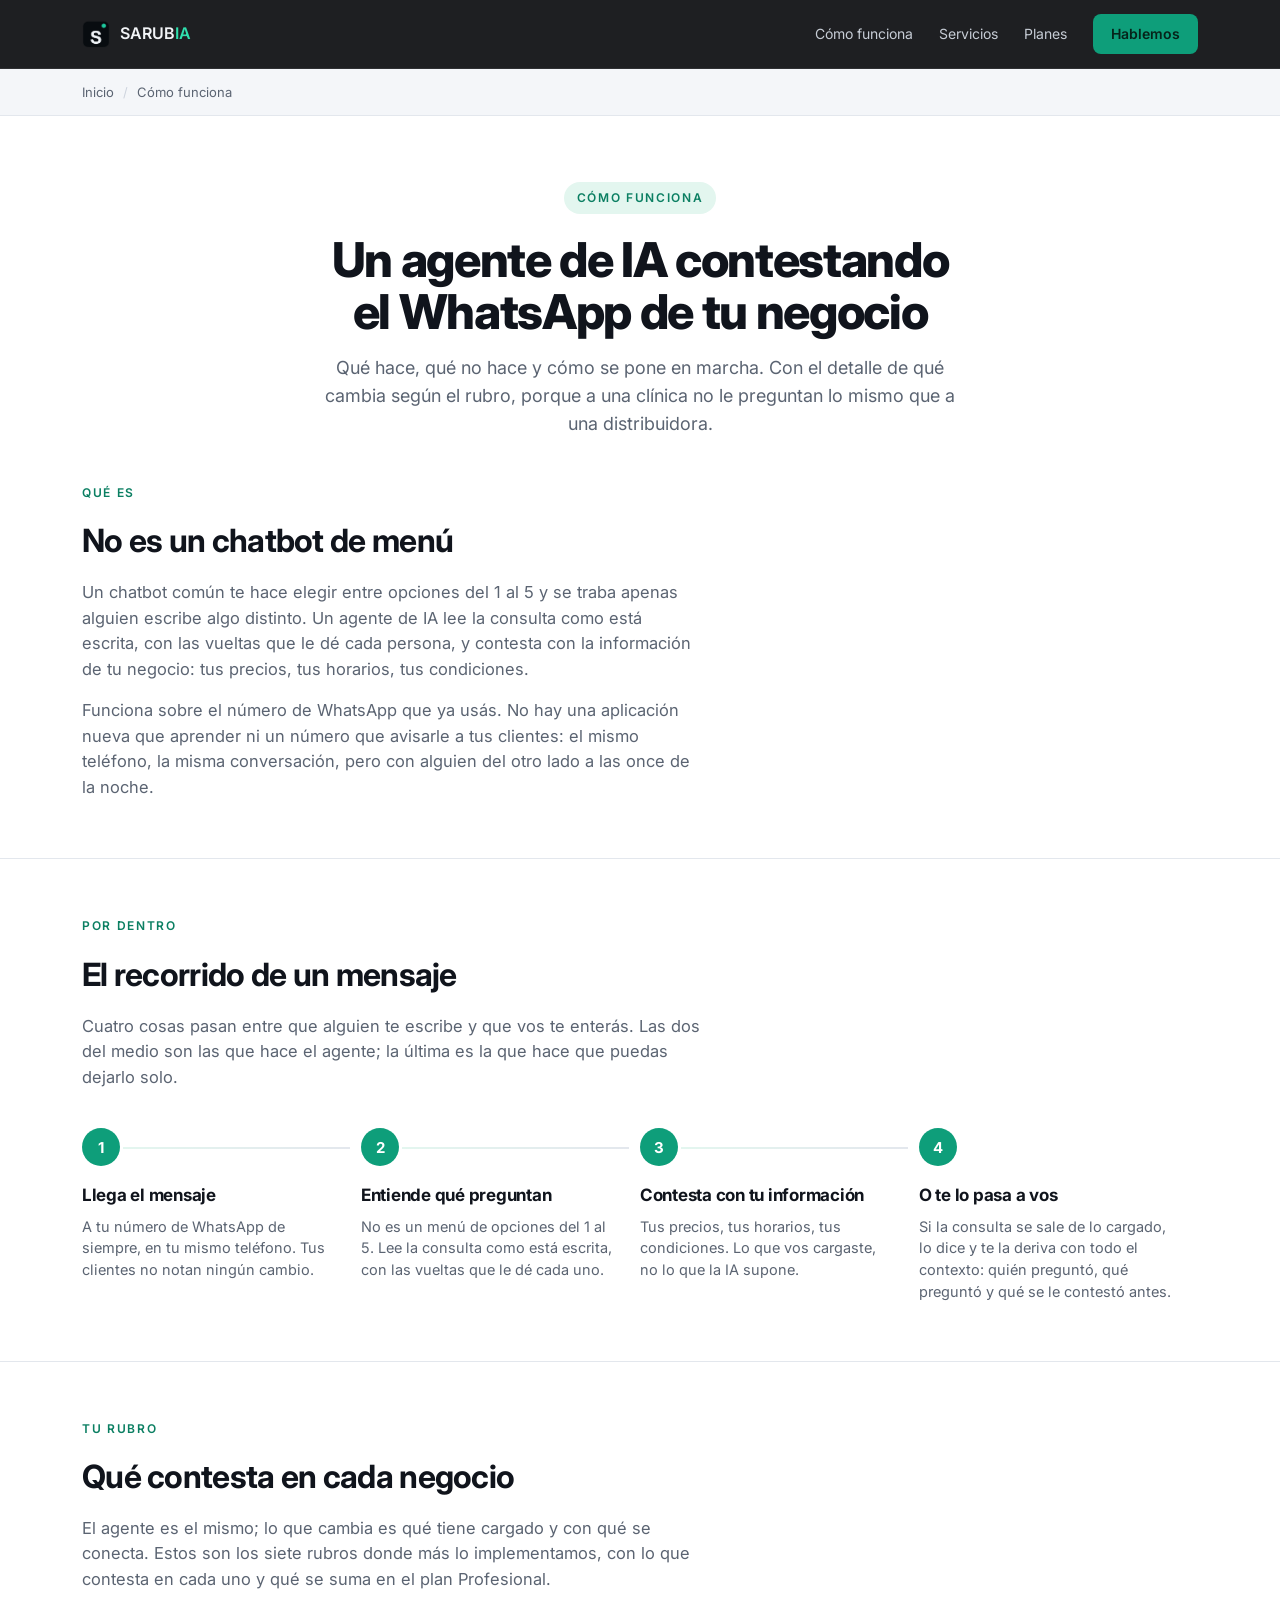
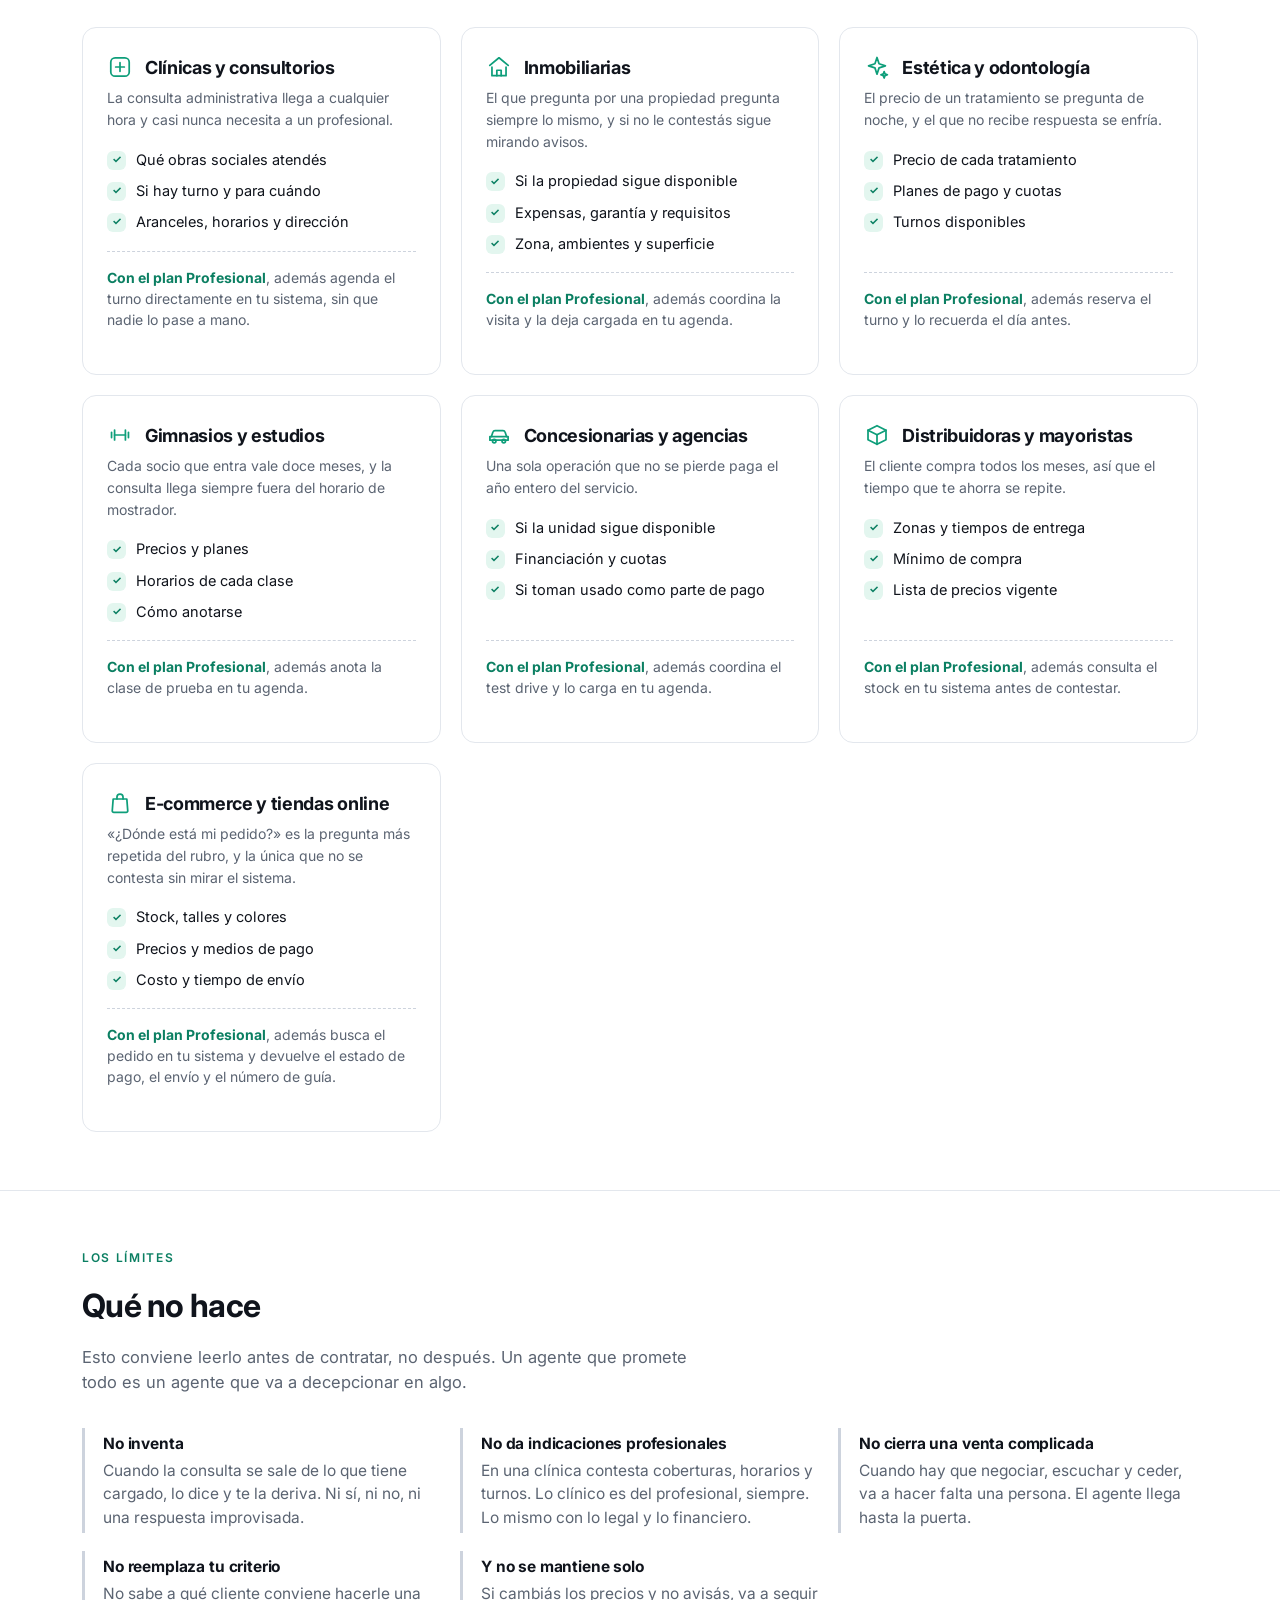
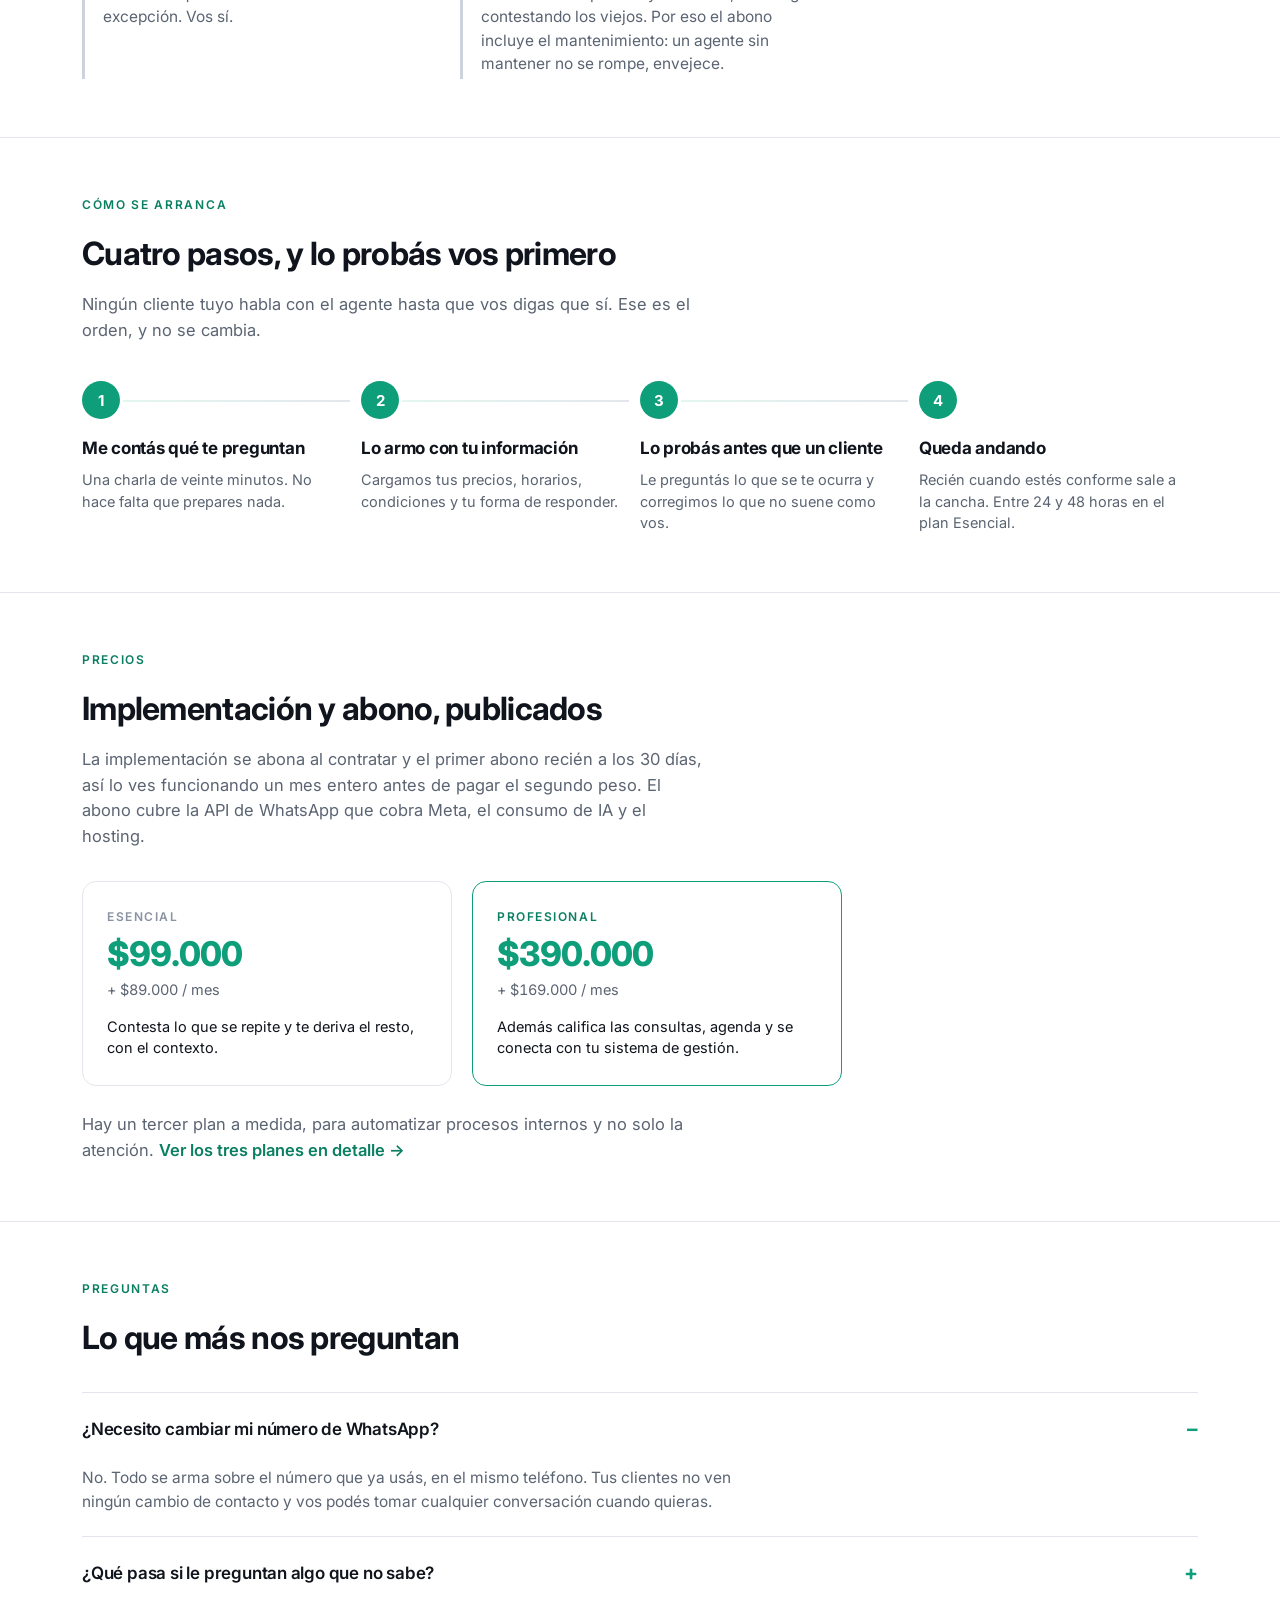
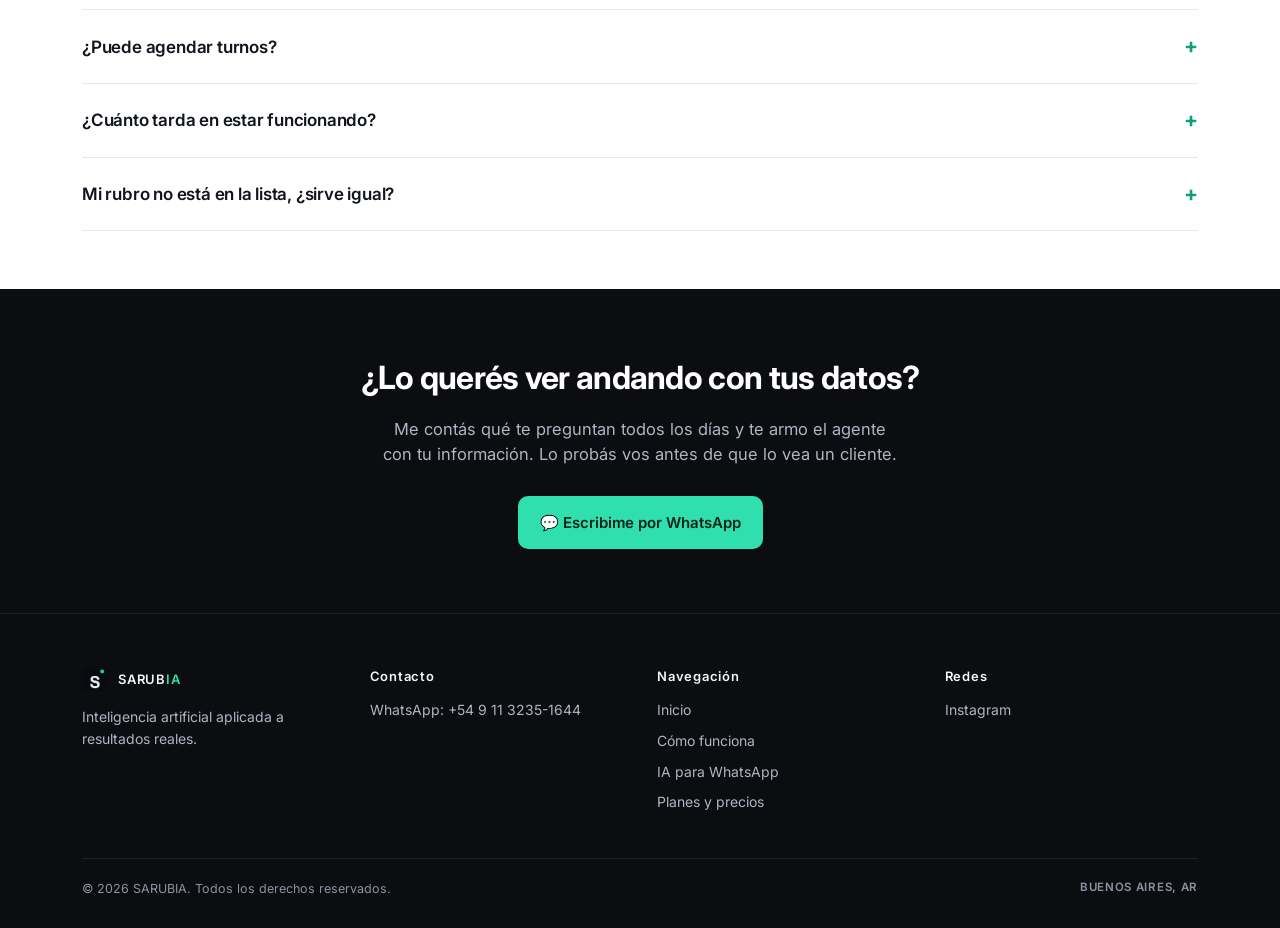
==== como-funciona/index.html @ 959d5bb1 "Agregar la pagina Como funciona Cuarta URL indexable del sitio, y la unica que explica el producto a" ====
<!DOCTYPE html>
<html lang="es">
<head>
<!-- Google Tag Manager -->
<script>(function(w,d,s,l,i){w[l]=w[l]||[];w[l].push({'gtm.start':
new Date().getTime(),event:'gtm.js'});var f=d.getElementsByTagName(s)[0],
j=d.createElement(s),dl=l!='dataLayer'?'&l='+l:'';j.async=true;j.src=
'https://www.googletagmanager.com/gtm.js?id='+i+dl;f.parentNode.insertBefore(j,f);
})(window,document,'script','dataLayer','GTM-PLNK82BD');</script>
<!-- End Google Tag Manager -->
<meta charset="UTF-8">
<meta name="viewport" content="width=device-width, initial-scale=1.0">
<title>Cómo funciona un agente de IA en WhatsApp | SARUBIA</title>
<meta name="description" content="Qué hace, qué no hace y cómo se implementa un agente de inteligencia artificial en el WhatsApp de tu negocio. Con el detalle por rubro: clínicas, inmobiliarias, gimnasios, e-commerce y más.">
<link rel="canonical" href="https://sarubi-ia.com/como-funciona/">

<meta property="og:type" content="article">
<meta property="og:site_name" content="SARUBIA">
<meta property="og:locale" content="es_AR">
<meta property="og:url" content="https://sarubi-ia.com/como-funciona/">
<meta property="og:title" content="Cómo funciona un agente de IA en WhatsApp | SARUBIA">
<meta property="og:description" content="Qué hace, qué no hace y cómo se implementa, con el detalle por rubro: clínicas, inmobiliarias, gimnasios, e-commerce y más.">
<meta property="og:image" content="https://sarubi-ia.com/imagenes/og.jpg">
<meta property="og:image:width" content="1200">
<meta property="og:image:height" content="630">
<meta property="og:image:alt" content="SARUBIA — Cómo funciona un agente de IA en WhatsApp">
<meta name="twitter:card" content="summary_large_image">
<meta name="twitter:title" content="Cómo funciona un agente de IA en WhatsApp | SARUBIA">
<meta name="twitter:description" content="Qué hace, qué no hace y cómo se implementa, con el detalle por rubro.">
<meta name="twitter:image" content="https://sarubi-ia.com/imagenes/og.jpg">

<link rel="icon" type="image/png" href="../imagenes/logo.png">
<link rel="preconnect" href="https://fonts.googleapis.com">
<link rel="preconnect" href="https://fonts.gstatic.com" crossorigin>
<link href="https://fonts.googleapis.com/css2?family=Inter:wght@400;500;600;700;800&display=swap" rel="stylesheet">
<style>
  :root{
    --bg:#FFFFFF; --bg-soft:#F4F6F9;
    --ink:#0B0D10; --text:#10141C;
    --muted:#5B6472; --muted-2:#8A93A3;
    --line:#E3E7ED; --line-strong:#CDD3DD;
    --accent:#0E9E7A; --accent-dark:#0B7F62; --accent-soft:#E3F6EF;
    --accent-on-dark:#2FE0AE;
    --radius:10px;
  }
  *{box-sizing:border-box; margin:0; padding:0;}
  html{scroll-behavior:smooth;}
  body{
    background:var(--bg); color:var(--text);
    font-family:'Inter', system-ui, -apple-system, sans-serif;
    line-height:1.55; overflow-x:hidden; -webkit-font-smoothing:antialiased;
  }
  a{color:inherit; text-decoration:none;}
  img{max-width:100%; display:block;}
  .mono{font-family:'Inter',sans-serif; letter-spacing:.06em; font-weight:600; font-size:.92em;}
  .wrap{max-width:1180px; margin:0 auto; padding:0 32px;}
  :focus-visible{outline:2px solid var(--accent); outline-offset:3px;}
  @media(prefers-reduced-motion:reduce){*{transition-duration:.01ms !important;}}

  /* ---------- header ---------- */
  header{
    position:sticky; top:0; z-index:50;
    background:rgba(11,13,16,.92); backdrop-filter:blur(10px);
    border-bottom:1px solid rgba(255,255,255,.08);
  }
  .header-inner{
    max-width:1180px; margin:0 auto; padding:14px 32px;
    display:flex; align-items:center; justify-content:space-between; gap:20px;
  }
  .logo{display:flex; align-items:center; gap:10px;}
  .logo-mark{width:28px; height:28px; border-radius:7px; object-fit:cover; flex-shrink:0;}
  .logo-text{font-size:16px; font-weight:600; color:#F2F4F7;}
  .logo-text span{color:var(--accent-on-dark);}
  header nav{display:flex; align-items:center; gap:26px;}
  header nav a{font-size:14px; color:#C7CDD6;}
  header nav a:hover{color:#fff;}
  .nav-cta{background:var(--accent); color:#06231A !important; font-weight:600; padding:9px 18px; border-radius:8px;}
  @media(max-width:760px){
    header nav{gap:16px;}
    header nav a:not(.nav-cta){display:none;}
  }

  /* ---------- migas ---------- */
  .migas{border-bottom:1px solid var(--line); background:var(--bg-soft);}
  .migas ol{
    max-width:1180px; margin:0 auto; padding:13px 32px;
    list-style:none; display:flex; flex-wrap:wrap; align-items:center; gap:9px;
    font-size:13px; color:var(--muted);
  }
  .migas li{display:flex; align-items:center; gap:9px;}
  .migas a:hover{color:var(--accent-dark);}
  .migas li[aria-current]{color:var(--text); font-weight:600;}
  .migas .sep{color:var(--line-strong);}

  /* ---------- intro ---------- */
  .intro{padding:66px 0 46px; text-align:center;}
  .eyebrow{
    display:inline-block; font-size:12px; font-weight:600; letter-spacing:.14em;
    text-transform:uppercase; color:var(--accent-dark);
    background:var(--accent-soft); padding:7px 13px; border-radius:999px; margin-bottom:20px;
  }
  h1{
    font-size:clamp(32px,4.8vw,48px); font-weight:800; letter-spacing:-.028em;
    line-height:1.08; text-wrap:balance; margin-bottom:16px;
  }
  .intro p{color:var(--muted); font-size:18px; max-width:58ch; margin:0 auto;}

  /* ---------- planes ---------- */
  .planes{
    display:grid; grid-template-columns:repeat(3,1fr); gap:22px;
    align-items:start; padding-bottom:18px;
  }
  .plan{
    border:1px solid var(--line); border-radius:14px; padding:32px 28px;
    display:flex; flex-direction:column; height:100%; background:var(--bg);
  }
  .plan.destacado{
    border:1px solid var(--accent); box-shadow:0 12px 34px rgba(14,158,122,.12);
    position:relative; padding-top:38px;
  }
  .cinta{
    position:absolute; top:-13px; left:50%; transform:translateX(-50%);
    background:var(--accent); color:#fff; font-size:11.5px; font-weight:700;
    letter-spacing:.1em; text-transform:uppercase; padding:6px 15px; border-radius:999px;
    white-space:nowrap;
  }
  .plan-nombre{font-size:20px; font-weight:700; letter-spacing:-.018em;}
  .plan-para{font-size:14px; color:var(--muted); margin:7px 0 22px; min-height:42px;}
  .plan-precio{
    font-size:40px; font-weight:800; letter-spacing:-.032em; line-height:1;
    color:var(--accent); font-variant-numeric:tabular-nums;
  }
  .plan-precio.consultar{font-size:32px;}
  .plan-nota{font-size:12.5px; letter-spacing:.08em; text-transform:uppercase; color:var(--muted-2); margin-top:9px;}
  .plan-usd{font-size:14px; font-weight:600; color:var(--muted-2); margin-top:6px; font-variant-numeric:tabular-nums;}
  .plan-abono{
    margin-top:18px; padding-top:16px; border-top:1px dashed var(--line-strong);
    font-size:15px; color:var(--text);
  }
  .plan-abono b{font-size:22px; font-weight:800; letter-spacing:-.02em; color:var(--text); font-variant-numeric:tabular-nums;}
  .plan-abono .usd{display:block; font-size:13px; color:var(--muted-2); font-weight:600; margin-top:3px;}
  .plan-abono .tope{display:block; font-size:12.5px; color:var(--muted); margin-top:7px; line-height:1.45;}
  .plan-abono .primer{
    display:block; font-size:12.5px; font-weight:600; color:var(--accent-dark);
    margin-top:9px; line-height:1.4;
  }
  .plan-abono .primer::before{content:"\2714"; margin-right:6px; font-weight:700;}
  .plan ul{list-style:none; margin:26px 0; display:flex; flex-direction:column; gap:12px; flex:1;}
  .plan li{display:flex; gap:11px; font-size:14.5px; align-items:flex-start; line-height:1.45;}
  .plan li::before{
    content:"✓"; flex-shrink:0; width:20px; height:20px; border-radius:6px; margin-top:2px;
    background:var(--accent-soft); color:var(--accent-dark);
    display:flex; align-items:center; justify-content:center; font-size:12px; font-weight:700;
  }
  .plan li.hereda{color:var(--muted); font-weight:600;}
  .plan li.hereda::before{content:"+"; background:var(--bg-soft); color:var(--muted);}
  .btn{
    display:inline-flex; align-items:center; justify-content:center; gap:9px; width:100%;
    padding:15px 22px; border-radius:var(--radius); font-size:15px; font-weight:600;
  }
  .btn-p{background:var(--accent); color:#fff;}
  .btn-p:hover{background:var(--accent-dark);}
  .btn-s{border:1px solid var(--line-strong); color:var(--text);}
  .btn-s:hover{border-color:var(--accent); color:var(--accent-dark);}

  .aclaracion{
    text-align:center; font-size:13.5px; color:var(--muted); padding:8px 0 60px;
  }
  .aclaracion span{margin:0 12px; white-space:nowrap;}
  .aclaracion span::before{content:"✔"; color:var(--accent); margin-right:6px; font-weight:700;}
  .cambio{text-align:center; font-size:12.5px; color:var(--muted-2); padding-bottom:56px; max-width:52ch; margin:0 auto; line-height:1.5;}

  /* ---------- comparación ---------- */
  .seccion{padding:58px 0; border-top:1px solid var(--line);}
  .rotulo{font-size:12px; font-weight:600; letter-spacing:.14em; text-transform:uppercase; color:var(--accent-dark); margin-bottom:14px;}
  h2{font-size:clamp(24px,3.4vw,32px); font-weight:700; letter-spacing:-.022em; margin-bottom:14px; text-wrap:balance;}
  .seccion > .wrap > p{color:var(--muted); max-width:62ch; font-size:16.5px;}

  .tabla-caja{overflow-x:auto; margin-top:32px; border:1px solid var(--line); border-radius:12px;}
  table{border-collapse:collapse; width:100%; min-width:620px; font-size:14.5px;}
  th, td{padding:15px 18px; text-align:left; border-bottom:1px solid var(--line);}
  thead th{
    background:var(--bg-soft); font-size:12px; letter-spacing:.08em; text-transform:uppercase;
    color:var(--muted); font-weight:700;
  }
  thead th:not(:first-child), td:not(:first-child){text-align:center; width:17%;}
  tbody tr:last-child td{border-bottom:none;}
  td:first-child{font-weight:500;}
  .si{color:var(--accent-dark); font-weight:700;}
  .no{color:var(--line-strong); font-weight:700;}

  .faq{margin-top:30px; border-top:1px solid var(--line);}
  .faq details{border-bottom:1px solid var(--line);}
  .faq summary{
    padding:20px 0; font-size:17px; font-weight:600; cursor:pointer;
    display:flex; justify-content:space-between; align-items:center; gap:20px; letter-spacing:-.012em;
  }
  .faq summary::-webkit-details-marker{display:none;}
  .faq summary::after{content:"+"; color:var(--accent); font-weight:700; font-size:21px; flex-shrink:0;}
  .faq details[open] summary::after{content:"–";}
  .faq p{padding:0 0 22px; color:var(--muted); max-width:66ch; font-size:15.5px;}

  .cierre{background:var(--ink); color:#F2F4F7; padding:64px 0; text-align:center;}
  .cierre h2{color:#fff; margin-bottom:14px;}
  .cierre p{color:#AEB6C2; max-width:52ch; margin:0 auto 28px; font-size:16.5px;}
  .cierre .btn{width:auto; background:var(--accent-on-dark); color:#05231B;}

  /* ---------- pie ---------- */
  footer{background:var(--ink); color:#AEB6C2; padding:52px 0 30px; border-top:1px solid rgba(255,255,255,.08);}
  .footer-grid{display:grid; grid-template-columns:repeat(auto-fit,minmax(190px,1fr)); gap:34px; margin-bottom:36px;}
  .footer-col h4{color:#F2F4F7; font-size:13px; margin-bottom:13px;}
  .footer-col a, .footer-col p{display:block; color:#AEB6C2; font-size:14px; margin-bottom:9px;}
  .footer-col a:hover{color:var(--accent-on-dark);}
  .footer-bottom{
    border-top:1px solid rgba(255,255,255,.08); padding-top:20px;
    display:flex; flex-wrap:wrap; gap:12px; justify-content:space-between;
    font-size:12.5px; color:var(--muted-2);
  }

  @media(max-width:960px){
    .planes{grid-template-columns:1fr; gap:18px; max-width:520px; margin:0 auto;}
    .plan.destacado{margin-top:14px;}
    .plan-para{min-height:0;}
    .aclaracion span{display:block; margin:7px 0;}
  }
  @media(max-width:560px){
    .wrap, .header-inner, .migas ol{padding-left:20px; padding-right:20px;}
  }

  /* ---------- el recorrido de un mensaje ---------- */
  .flujo{list-style:none; display:grid; grid-template-columns:repeat(4,1fr); gap:0; margin-top:38px;}
  .flujo li{position:relative; padding:0 22px 0 0;}
  .flujo li:not(:last-child)::after{
    content:""; position:absolute; top:19px; right:11px; width:calc(100% - 52px); height:2px;
    background:linear-gradient(90deg,var(--accent-soft),var(--line));
  }
  .paso-n{
    width:38px; height:38px; border-radius:50%; background:var(--accent); color:#fff;
    display:flex; align-items:center; justify-content:center;
    font-size:15px; font-weight:700; margin-bottom:16px; position:relative; z-index:2;
  }
  .flujo h3{font-size:17px; font-weight:700; letter-spacing:-.015em; margin-bottom:7px;}
  .flujo p{font-size:14.5px; color:var(--muted); line-height:1.5;}
  @media(max-width:860px){
    .flujo{grid-template-columns:1fr; gap:26px;}
    .flujo li{padding:0 0 0 54px;}
    .flujo li::after{display:none !important;}
    .paso-n{position:absolute; left:0; top:0; margin:0;}
  }

  /* ---------- los rubros ---------- */
  .rubros{display:grid; grid-template-columns:repeat(auto-fit,minmax(310px,1fr)); gap:20px; margin-top:34px;}
  .rubro{
    border:1px solid var(--line); border-radius:14px; padding:26px 24px;
    display:flex; flex-direction:column; scroll-margin-top:90px;
  }
  .rubro:target{border-color:var(--accent); box-shadow:0 12px 34px rgba(14,158,122,.12);}
  .rubro-cab{display:flex; align-items:center; gap:12px; margin-bottom:6px;}
  .rubro-icono{width:26px; height:26px; color:var(--accent); flex-shrink:0;}
  .rubro h3{font-size:18px; font-weight:700; letter-spacing:-.018em;}
  .rubro > p{font-size:14px; color:var(--muted); margin-bottom:18px;}
  .rubro ul{list-style:none; display:flex; flex-direction:column; gap:10px; flex:1;}
  .rubro li{display:flex; gap:10px; font-size:14.5px; align-items:flex-start; line-height:1.45;}
  .rubro li::before{
    content:"✓"; flex-shrink:0; width:19px; height:19px; border-radius:6px; margin-top:2px;
    background:var(--accent-soft); color:var(--accent-dark);
    display:flex; align-items:center; justify-content:center; font-size:11px; font-weight:700;
  }
  .rubro-pro{
    margin-top:18px; padding-top:15px; border-top:1px dashed var(--line-strong);
    font-size:14px; color:var(--text); line-height:1.5;
  }
  .rubro-pro b{color:var(--accent-dark);}

  /* ---------- lo que no hace ---------- */
  .limites{list-style:none; display:grid; grid-template-columns:repeat(auto-fit,minmax(290px,1fr)); gap:18px; margin-top:32px;}
  .limites li{
    border-left:3px solid var(--line-strong); padding:4px 0 4px 18px;
    font-size:15.5px; line-height:1.5;
  }
  .limites b{display:block; margin-bottom:4px; font-weight:700; letter-spacing:-.01em;}
  .limites span{color:var(--muted);}

  /* ---------- precios en chico ---------- */
  .precios-mini{display:grid; grid-template-columns:1fr 1fr; gap:20px; margin-top:32px; max-width:760px;}
  .pm{border:1px solid var(--line); border-radius:14px; padding:26px 24px;}
  .pm.destacado{border-color:var(--accent);}
  .pm-n{font-size:12px; font-weight:600; letter-spacing:.13em; text-transform:uppercase; color:var(--muted-2); margin-bottom:10px;}
  .pm.destacado .pm-n{color:var(--accent-dark);}
  .pm-p{font-size:34px; font-weight:800; letter-spacing:-.03em; line-height:1; color:var(--accent); font-variant-numeric:tabular-nums;}
  .pm-a{font-size:14.5px; color:var(--muted); margin-top:8px; font-variant-numeric:tabular-nums;}
  .pm-l{font-size:14.5px; color:var(--text); margin-top:14px; line-height:1.5;}
  .pm-mas{margin-top:26px; font-size:14px; color:var(--muted);}
  @media(max-width:620px){.precios-mini{grid-template-columns:1fr;}}
</style>

<script type="application/ld+json">
{
  "@context": "https://schema.org",
  "@graph": [
    {
      "@type": "BreadcrumbList",
      "itemListElement": [
        { "@type": "ListItem", "position": 1, "name": "Inicio", "item": "https://sarubi-ia.com/" },
        { "@type": "ListItem", "position": 2, "name": "Cómo funciona" }
      ]
    },
    {
      "@type": "HowTo",
      "name": "Cómo se implementa un agente de IA en WhatsApp",
      "description": "Los cuatro pasos para tener un agente de inteligencia artificial contestando el WhatsApp de tu negocio.",
      "totalTime": "P2D",
      "step": [
        {"@type": "HowToStep", "position": 1, "name": "Me contás qué te preguntan", "text": "Una charla de veinte minutos. No hace falta que prepares nada."},
        {"@type": "HowToStep", "position": 2, "name": "Lo armo con tu información", "text": "Cargamos tus precios, horarios, condiciones y tu forma de responder."},
        {"@type": "HowToStep", "position": 3, "name": "Lo probás antes que un cliente", "text": "Le preguntás lo que se te ocurra y corregimos lo que no suene como vos."},
        {"@type": "HowToStep", "position": 4, "name": "Queda andando", "text": "Recién cuando estés conforme sale a la cancha. Entre 24 y 48 horas en el plan Esencial."}
      ]
    },
    {
      "@type": "FAQPage",
      "mainEntity": [
        {"@type": "Question", "name": "¿Necesito cambiar mi número de WhatsApp?", "acceptedAnswer": {"@type": "Answer", "text": "No. Todo se arma sobre el número que ya usás, en el mismo teléfono. Tus clientes no ven ningún cambio de contacto y vos podés tomar cualquier conversación cuando quieras."}},
        {"@type": "Question", "name": "¿Qué pasa si le preguntan algo que no sabe?", "acceptedAnswer": {"@type": "Answer", "text": "Lo dice y te la pasa. Un agente bien configurado no adivina: cuando la consulta se sale de lo que tiene cargado, avisa que lo contesta una persona y te deriva la conversación con el contexto. Después, lo que contestás vos se puede cargar para que la próxima vez ya lo sepa."}},
        {"@type": "Question", "name": "¿Puede agendar turnos?", "acceptedAnswer": {"@type": "Answer", "text": "Desde el plan Profesional, sí: toma el turno, la visita o la reserva y la deja cargada en tu calendario o en tu sistema de gestión. En el plan Esencial contesta la consulta y te pasa el pedido con el contexto, pero la carga la hacés vos."}},
        {"@type": "Question", "name": "¿Cuánto tarda en estar funcionando?", "acceptedAnswer": {"@type": "Answer", "text": "Entre 24 y 48 horas en el plan Esencial, desde que tenemos la información de tu negocio. El plan Profesional lleva entre 5 y 7 días, porque incluye varios flujos y la conexión con tu sistema."}},
        {"@type": "Question", "name": "Mi rubro no está en la lista, ¿sirve igual?", "acceptedAnswer": {"@type": "Answer", "text": "Casi siempre. El criterio no es el rubro sino si hay preguntas que se repiten: si contestás lo mismo veinte veces por semana, hay algo para automatizar. Los siete de arriba son los que más vemos, no los únicos. Escribinos y lo miramos sin cargo."}}
      ]
    }
  ]
}
</script>
</head>
<body id="top">
<!-- Google Tag Manager (noscript) -->
<noscript><iframe src="https://www.googletagmanager.com/ns.html?id=GTM-PLNK82BD"
height="0" width="0" style="display:none;visibility:hidden"></iframe></noscript>

<header>
  <div class="header-inner">
    <a href="/" class="logo">
      <img class="logo-mark" src="../imagenes/logo.png" width="28" height="28" alt="Logo SARUBIA">
      <span class="logo-text">SARUB<span>IA</span></span>
    </a>
    <nav>
      <a href="/como-funciona/">Cómo funciona</a>
      <a href="/#servicios">Servicios</a>
      <a href="/planes/">Planes</a>
      <a href="https://wa.me/5491132351644" target="_blank" rel="noopener" class="nav-cta">Hablemos</a>
    </nav>
  </div>
</header>

<nav class="migas" aria-label="Migas de pan">
  <ol>
    <li><a href="/">Inicio</a></li>
    <li><span class="sep">/</span><span aria-current="page">Cómo funciona</span></li>
  </ol>
</nav>

<section class="intro">
  <div class="wrap">
    <span class="eyebrow">Cómo funciona</span>
    <h1>Un agente de IA contestando el WhatsApp de tu negocio</h1>
    <p>Qué hace, qué no hace y cómo se pone en marcha. Con el detalle de qué cambia según el rubro, porque a una clínica no le preguntan lo mismo que a una distribuidora.</p>
  </div>
</section>

<section class="seccion" style="border-top:none; padding-top:0;">
  <div class="wrap">
    <div class="rotulo">Qué es</div>
    <h2>No es un chatbot de menú</h2>
    <p>Un chatbot común te hace elegir entre opciones del 1 al 5 y se traba apenas alguien escribe algo distinto. Un agente de IA lee la consulta como está escrita, con las vueltas que le dé cada persona, y contesta con la información de tu negocio: tus precios, tus horarios, tus condiciones.</p>
    <p style="margin-top:16px;">Funciona sobre el número de WhatsApp que ya usás. No hay una aplicación nueva que aprender ni un número que avisarle a tus clientes: el mismo teléfono, la misma conversación, pero con alguien del otro lado a las once de la noche.</p>
  </div>
</section>

<section class="seccion">
  <div class="wrap">
    <div class="rotulo">Por dentro</div>
    <h2>El recorrido de un mensaje</h2>
    <p>Cuatro cosas pasan entre que alguien te escribe y que vos te enterás. Las dos del medio son las que hace el agente; la última es la que hace que puedas dejarlo solo.</p>
    <ol class="flujo"><li><div class="paso-n">1</div><h3>Llega el mensaje</h3><p>A tu número de WhatsApp de siempre, en tu mismo teléfono. Tus clientes no notan ningún cambio.</p></li><li><div class="paso-n">2</div><h3>Entiende qué preguntan</h3><p>No es un menú de opciones del 1 al 5. Lee la consulta como está escrita, con las vueltas que le dé cada uno.</p></li><li><div class="paso-n">3</div><h3>Contesta con tu información</h3><p>Tus precios, tus horarios, tus condiciones. Lo que vos cargaste, no lo que la IA supone.</p></li><li><div class="paso-n">4</div><h3>O te lo pasa a vos</h3><p>Si la consulta se sale de lo cargado, lo dice y te la deriva con todo el contexto: quién preguntó, qué preguntó y qué se le contestó antes.</p></li></ol>
  </div>
</section>

<section class="seccion">
  <div class="wrap">
    <div class="rotulo">Tu rubro</div>
    <h2>Qué contesta en cada negocio</h2>
    <p>El agente es el mismo; lo que cambia es qué tiene cargado y con qué se conecta. Estos son los siete rubros donde más lo implementamos, con lo que contesta en cada uno y qué se suma en el plan Profesional.</p>
    <div class="rubros"><article class="rubro" id="clinicas"><div class="rubro-cab"><svg class="rubro-icono" viewBox="0 0 24 24" fill="none" stroke="currentColor" stroke-width="1.6" stroke-linecap="round" stroke-linejoin="round" aria-hidden="true"><rect x="3.5" y="3.5" width="17" height="17" rx="4"/><path d="M12 8v8"/><path d="M8 12h8"/></svg><h3>Clínicas y consultorios</h3></div><p>La consulta administrativa llega a cualquier hora y casi nunca necesita a un profesional.</p><ul><li>Qué obras sociales atendés</li><li>Si hay turno y para cuándo</li><li>Aranceles, horarios y dirección</li></ul><p class="rubro-pro"><b>Con el plan Profesional</b>, además agenda el turno directamente en tu sistema, sin que nadie lo pase a mano.</p></article><article class="rubro" id="inmobiliarias"><div class="rubro-cab"><svg class="rubro-icono" viewBox="0 0 24 24" fill="none" stroke="currentColor" stroke-width="1.6" stroke-linecap="round" stroke-linejoin="round" aria-hidden="true"><path d="M3.5 10.5 12 3.5l8.5 7"/><path d="M5.5 12.2V20h13v-7.8"/><path d="M10 20v-5h4v5"/></svg><h3>Inmobiliarias</h3></div><p>El que pregunta por una propiedad pregunta siempre lo mismo, y si no le contestás sigue mirando avisos.</p><ul><li>Si la propiedad sigue disponible</li><li>Expensas, garantía y requisitos</li><li>Zona, ambientes y superficie</li></ul><p class="rubro-pro"><b>Con el plan Profesional</b>, además coordina la visita y la deja cargada en tu agenda.</p></article><article class="rubro" id="estetica"><div class="rubro-cab"><svg class="rubro-icono" viewBox="0 0 24 24" fill="none" stroke="currentColor" stroke-width="1.6" stroke-linecap="round" stroke-linejoin="round" aria-hidden="true"><path d="M12 3.2 13.9 9 19.8 10.9 13.9 12.8 12 18.6 10.1 12.8 4.2 10.9 10.1 9z"/><path d="M18.6 16.2 19.4 18.4 21.6 19.2 19.4 20 18.6 22.2 17.8 20 15.6 19.2 17.8 18.4z"/></svg><h3>Estética y odontología</h3></div><p>El precio de un tratamiento se pregunta de noche, y el que no recibe respuesta se enfría.</p><ul><li>Precio de cada tratamiento</li><li>Planes de pago y cuotas</li><li>Turnos disponibles</li></ul><p class="rubro-pro"><b>Con el plan Profesional</b>, además reserva el turno y lo recuerda el día antes.</p></article><article class="rubro" id="gimnasios"><div class="rubro-cab"><svg class="rubro-icono" viewBox="0 0 24 24" fill="none" stroke="currentColor" stroke-width="1.6" stroke-linecap="round" stroke-linejoin="round" aria-hidden="true"><path d="M4.2 9.6v4.8"/><path d="M7 7.4v9.2"/><path d="M17 7.4v9.2"/><path d="M19.8 9.6v4.8"/><path d="M7 12h10"/></svg><h3>Gimnasios y estudios</h3></div><p>Cada socio que entra vale doce meses, y la consulta llega siempre fuera del horario de mostrador.</p><ul><li>Precios y planes</li><li>Horarios de cada clase</li><li>Cómo anotarse</li></ul><p class="rubro-pro"><b>Con el plan Profesional</b>, además anota la clase de prueba en tu agenda.</p></article><article class="rubro" id="concesionarias"><div class="rubro-cab"><svg class="rubro-icono" viewBox="0 0 24 24" fill="none" stroke="currentColor" stroke-width="1.6" stroke-linecap="round" stroke-linejoin="round" aria-hidden="true"><path d="M5 13.4 6.4 9.3A2 2 0 0 1 8.3 7.9h7.4a2 2 0 0 1 1.9 1.4l1.4 4.1"/><path d="M3.6 13.4h16.8v3.4H3.6z"/><circle cx="7.6" cy="17.6" r="1.6"/><circle cx="16.4" cy="17.6" r="1.6"/></svg><h3>Concesionarias y agencias</h3></div><p>Una sola operación que no se pierde paga el año entero del servicio.</p><ul><li>Si la unidad sigue disponible</li><li>Financiación y cuotas</li><li>Si toman usado como parte de pago</li></ul><p class="rubro-pro"><b>Con el plan Profesional</b>, además coordina el test drive y lo carga en tu agenda.</p></article><article class="rubro" id="distribuidoras"><div class="rubro-cab"><svg class="rubro-icono" viewBox="0 0 24 24" fill="none" stroke="currentColor" stroke-width="1.6" stroke-linecap="round" stroke-linejoin="round" aria-hidden="true"><path d="M12 3.4 20.3 7.6v8.8L12 20.6 3.7 16.4V7.6z"/><path d="M3.7 7.6 12 11.8l8.3-4.2"/><path d="M12 11.8v8.8"/></svg><h3>Distribuidoras y mayoristas</h3></div><p>El cliente compra todos los meses, así que el tiempo que te ahorra se repite.</p><ul><li>Zonas y tiempos de entrega</li><li>Mínimo de compra</li><li>Lista de precios vigente</li></ul><p class="rubro-pro"><b>Con el plan Profesional</b>, además consulta el stock en tu sistema antes de contestar.</p></article><article class="rubro" id="ecommerce"><div class="rubro-cab"><svg class="rubro-icono" viewBox="0 0 24 24" fill="none" stroke="currentColor" stroke-width="1.6" stroke-linecap="round" stroke-linejoin="round" aria-hidden="true"><path d="M5.7 8.3h12.6l.85 10.9a1.4 1.4 0 0 1-1.4 1.5H6.25a1.4 1.4 0 0 1-1.4-1.5z"/><path d="M9.2 8.3V6.5a2.8 2.8 0 0 1 5.6 0v1.8"/></svg><h3>E-commerce y tiendas online</h3></div><p>«¿Dónde está mi pedido?» es la pregunta más repetida del rubro, y la única que no se contesta sin mirar el sistema.</p><ul><li>Stock, talles y colores</li><li>Precios y medios de pago</li><li>Costo y tiempo de envío</li></ul><p class="rubro-pro"><b>Con el plan Profesional</b>, además busca el pedido en tu sistema y devuelve el estado de pago, el envío y el número de guía.</p></article></div>
  </div>
</section>

<section class="seccion">
  <div class="wrap">
    <div class="rotulo">Los límites</div>
    <h2>Qué no hace</h2>
    <p>Esto conviene leerlo antes de contratar, no después. Un agente que promete todo es un agente que va a decepcionar en algo.</p>
    <ul class="limites"><li><b>No inventa</b><span>Cuando la consulta se sale de lo que tiene cargado, lo dice y te la deriva. Ni sí, ni no, ni una respuesta improvisada.</span></li><li><b>No da indicaciones profesionales</b><span>En una clínica contesta coberturas, horarios y turnos. Lo clínico es del profesional, siempre. Lo mismo con lo legal y lo financiero.</span></li><li><b>No cierra una venta complicada</b><span>Cuando hay que negociar, escuchar y ceder, va a hacer falta una persona. El agente llega hasta la puerta.</span></li><li><b>No reemplaza tu criterio</b><span>No sabe a qué cliente conviene hacerle una excepción. Vos sí.</span></li><li><b>Y no se mantiene solo</b><span>Si cambiás los precios y no avisás, va a seguir contestando los viejos. Por eso el abono incluye el mantenimiento: un agente sin mantener no se rompe, envejece.</span></li></ul>
  </div>
</section>

<section class="seccion">
  <div class="wrap">
    <div class="rotulo">Cómo se arranca</div>
    <h2>Cuatro pasos, y lo probás vos primero</h2>
    <p>Ningún cliente tuyo habla con el agente hasta que vos digas que sí. Ese es el orden, y no se cambia.</p>
    <ol class="flujo"><li><div class="paso-n">1</div><h3>Me contás qué te preguntan</h3><p>Una charla de veinte minutos. No hace falta que prepares nada.</p></li><li><div class="paso-n">2</div><h3>Lo armo con tu información</h3><p>Cargamos tus precios, horarios, condiciones y tu forma de responder.</p></li><li><div class="paso-n">3</div><h3>Lo probás antes que un cliente</h3><p>Le preguntás lo que se te ocurra y corregimos lo que no suene como vos.</p></li><li><div class="paso-n">4</div><h3>Queda andando</h3><p>Recién cuando estés conforme sale a la cancha. Entre 24 y 48 horas en el plan Esencial.</p></li></ol>
  </div>
</section>

<section class="seccion">
  <div class="wrap">
    <div class="rotulo">Precios</div>
    <h2>Implementación y abono, publicados</h2>
    <p>La implementación se abona al contratar y el primer abono recién a los 30 días, así lo ves funcionando un mes entero antes de pagar el segundo peso. El abono cubre la API de WhatsApp que cobra Meta, el consumo de IA y el hosting.</p>
    <div class="precios-mini">
      <div class="pm">
        <div class="pm-n">Esencial</div>
        <div class="pm-p">$99.000</div>
        <div class="pm-a">+ $89.000 / mes</div>
        <div class="pm-l">Contesta lo que se repite y te deriva el resto, con el contexto.</div>
      </div>
      <div class="pm destacado">
        <div class="pm-n">Profesional</div>
        <div class="pm-p">$390.000</div>
        <div class="pm-a">+ $169.000 / mes</div>
        <div class="pm-l">Además califica las consultas, agenda y se conecta con tu sistema de gestión.</div>
      </div>
    </div>
    <p class="pm-mas">Hay un tercer plan a medida, para automatizar procesos internos y no solo la atención. <a href="/planes/" style="color:var(--accent-dark); font-weight:600;">Ver los tres planes en detalle →</a></p>
  </div>
</section>

<section class="seccion">
  <div class="wrap">
    <div class="rotulo">Preguntas</div>
    <h2>Lo que más nos preguntan</h2>
    <div class="faq"><details open><summary>¿Necesito cambiar mi número de WhatsApp?</summary><p>No. Todo se arma sobre el número que ya usás, en el mismo teléfono. Tus clientes no ven ningún cambio de contacto y vos podés tomar cualquier conversación cuando quieras.</p></details><details><summary>¿Qué pasa si le preguntan algo que no sabe?</summary><p>Lo dice y te la pasa. Un agente bien configurado no adivina: cuando la consulta se sale de lo que tiene cargado, avisa que lo contesta una persona y te deriva la conversación con el contexto. Después, lo que contestás vos se puede cargar para que la próxima vez ya lo sepa.</p></details><details><summary>¿Puede agendar turnos?</summary><p>Desde el plan Profesional, sí: toma el turno, la visita o la reserva y la deja cargada en tu calendario o en tu sistema de gestión. En el plan Esencial contesta la consulta y te pasa el pedido con el contexto, pero la carga la hacés vos.</p></details><details><summary>¿Cuánto tarda en estar funcionando?</summary><p>Entre 24 y 48 horas en el plan Esencial, desde que tenemos la información de tu negocio. El plan Profesional lleva entre 5 y 7 días, porque incluye varios flujos y la conexión con tu sistema.</p></details><details><summary>Mi rubro no está en la lista, ¿sirve igual?</summary><p>Casi siempre. El criterio no es el rubro sino si hay preguntas que se repiten: si contestás lo mismo veinte veces por semana, hay algo para automatizar. Los siete de arriba son los que más vemos, no los únicos. Escribinos y lo miramos sin cargo.</p></details></div>
  </div>
</section>

<section class="cierre">
  <div class="wrap">
    <h2>¿Lo querés ver andando con tus datos?</h2>
    <p>Me contás qué te preguntan todos los días y te armo el agente con tu información. Lo probás vos antes de que lo vea un cliente.</p>
    <a href="https://wa.me/5491132351644" target="_blank" rel="noopener" class="btn">💬 Escribime por WhatsApp</a>
  </div>
</section>

<footer>
  <div class="wrap">
    <div class="footer-grid">
      <div class="footer-col">
        <div style="display:flex; align-items:center; gap:10px; margin-bottom:14px;">
          <img src="../imagenes/logo.png" width="26" height="26" alt="Logo SARUBIA" style="width:26px; height:26px; border-radius:6px; object-fit:cover;">
          <h4 class="mono" style="margin:0;">SARUB<span style="color:var(--accent-on-dark);">IA</span></h4>
        </div>
        <p style="max-width:220px;">Inteligencia artificial aplicada a resultados reales.</p>
      </div>
      <div class="footer-col">
        <h4 class="mono">Contacto</h4>
        <a href="https://wa.me/5491132351644" target="_blank" rel="noopener">WhatsApp: +54 9 11 3235-1644</a>
      </div>
      <div class="footer-col">
        <h4 class="mono">Navegación</h4>
        <a href="/">Inicio</a>
        <a href="/como-funciona/">Cómo funciona</a>
        <a href="/integracion-ia-whatsapp/">IA para WhatsApp</a>
        <a href="/planes/">Planes y precios</a>
      </div>
      <div class="footer-col">
        <h4 class="mono">Redes</h4>
        <a href="https://www.instagram.com/sarubi_ai_solutions" target="_blank" rel="noopener">Instagram</a>
      </div>
    </div>
    <div class="footer-bottom">
      <span>© 2026 SARUBIA. Todos los derechos reservados.</span>
      <span class="mono">BUENOS AIRES, AR</span>
    </div>
  </div>
</footer>
</body>
</html>
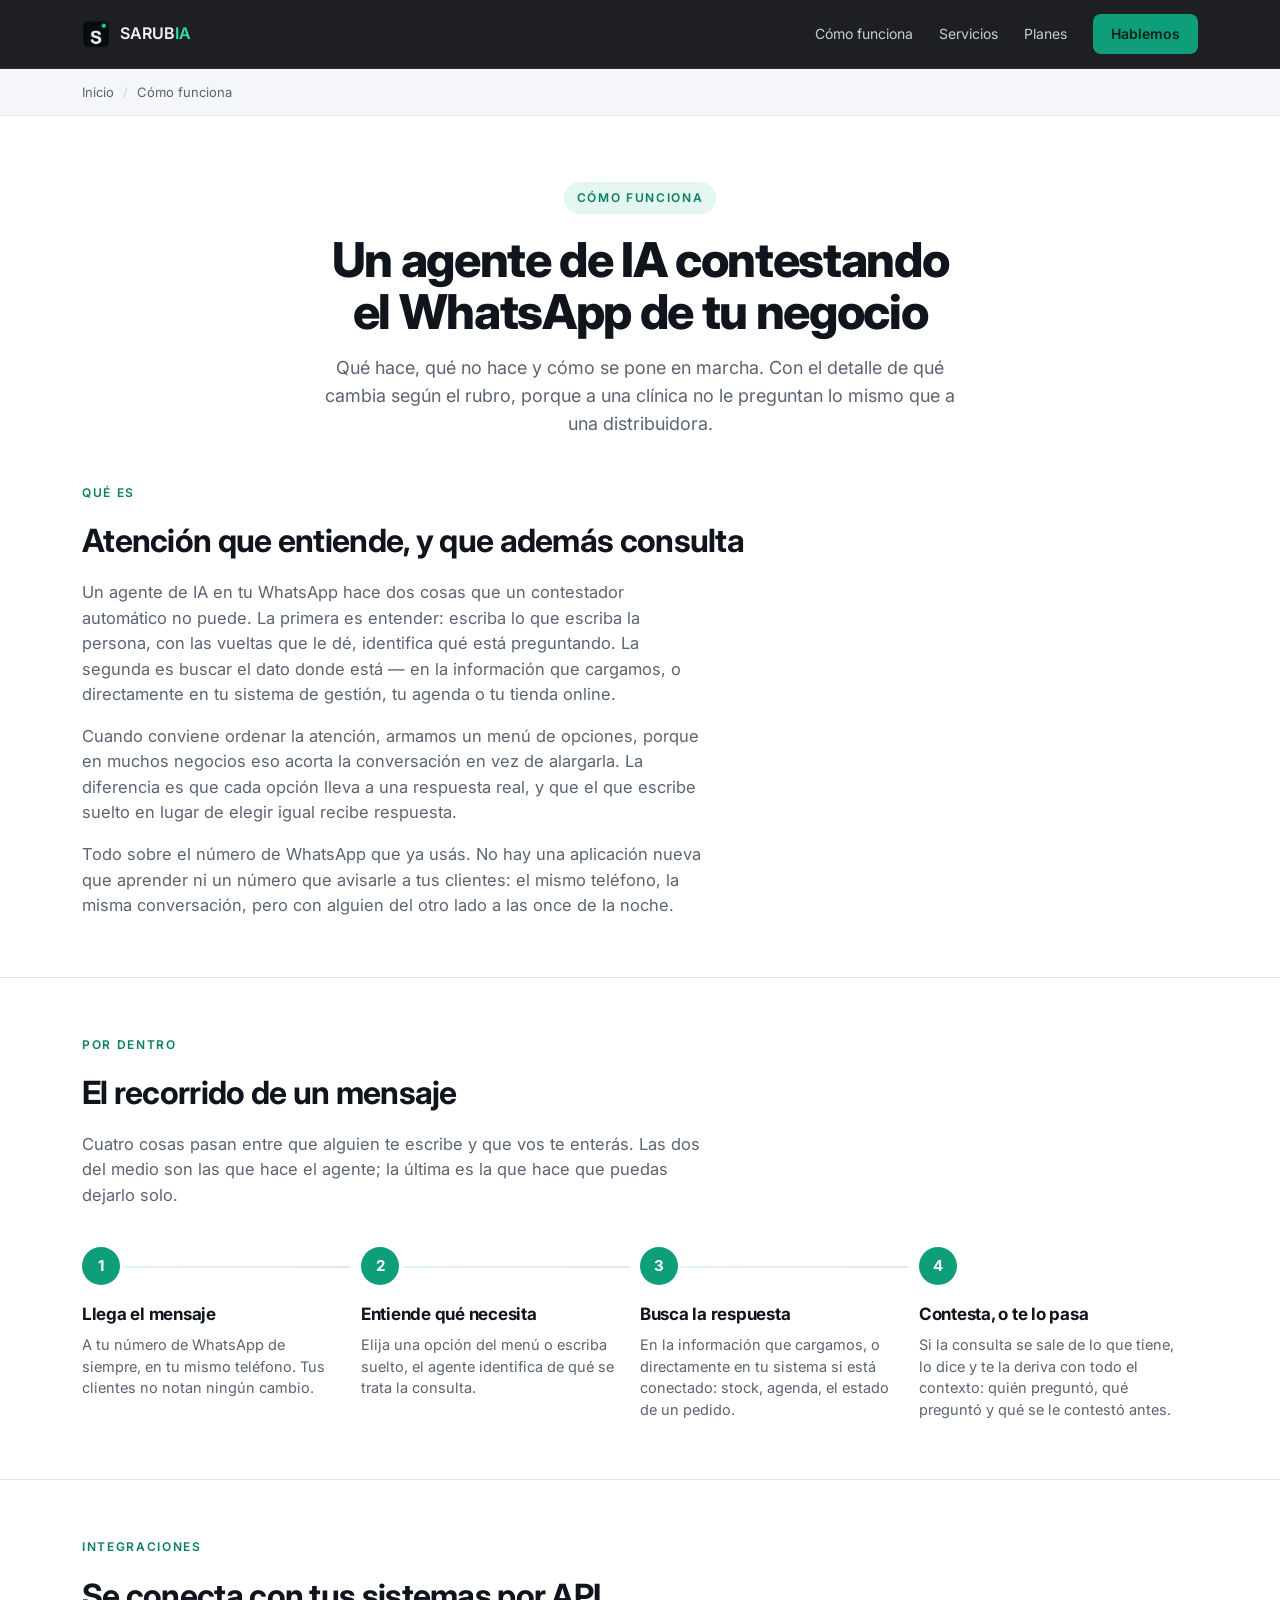
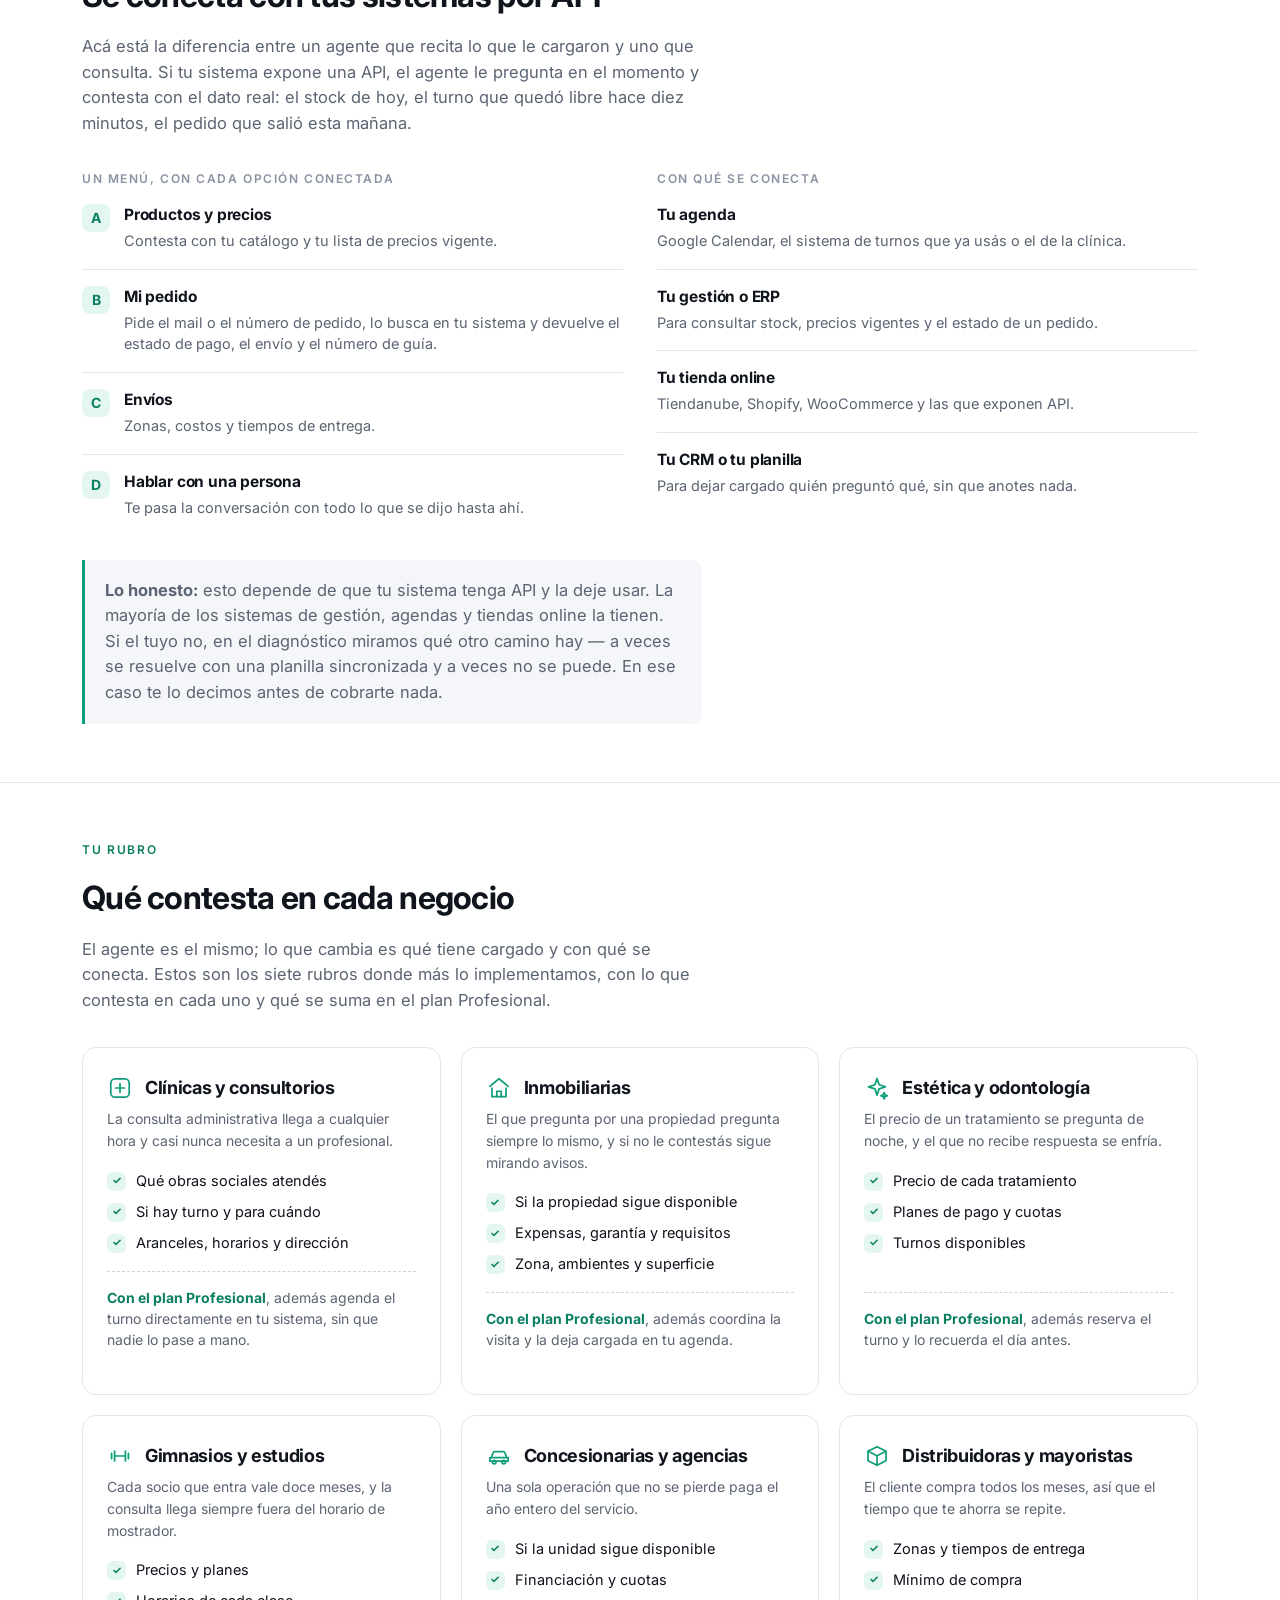
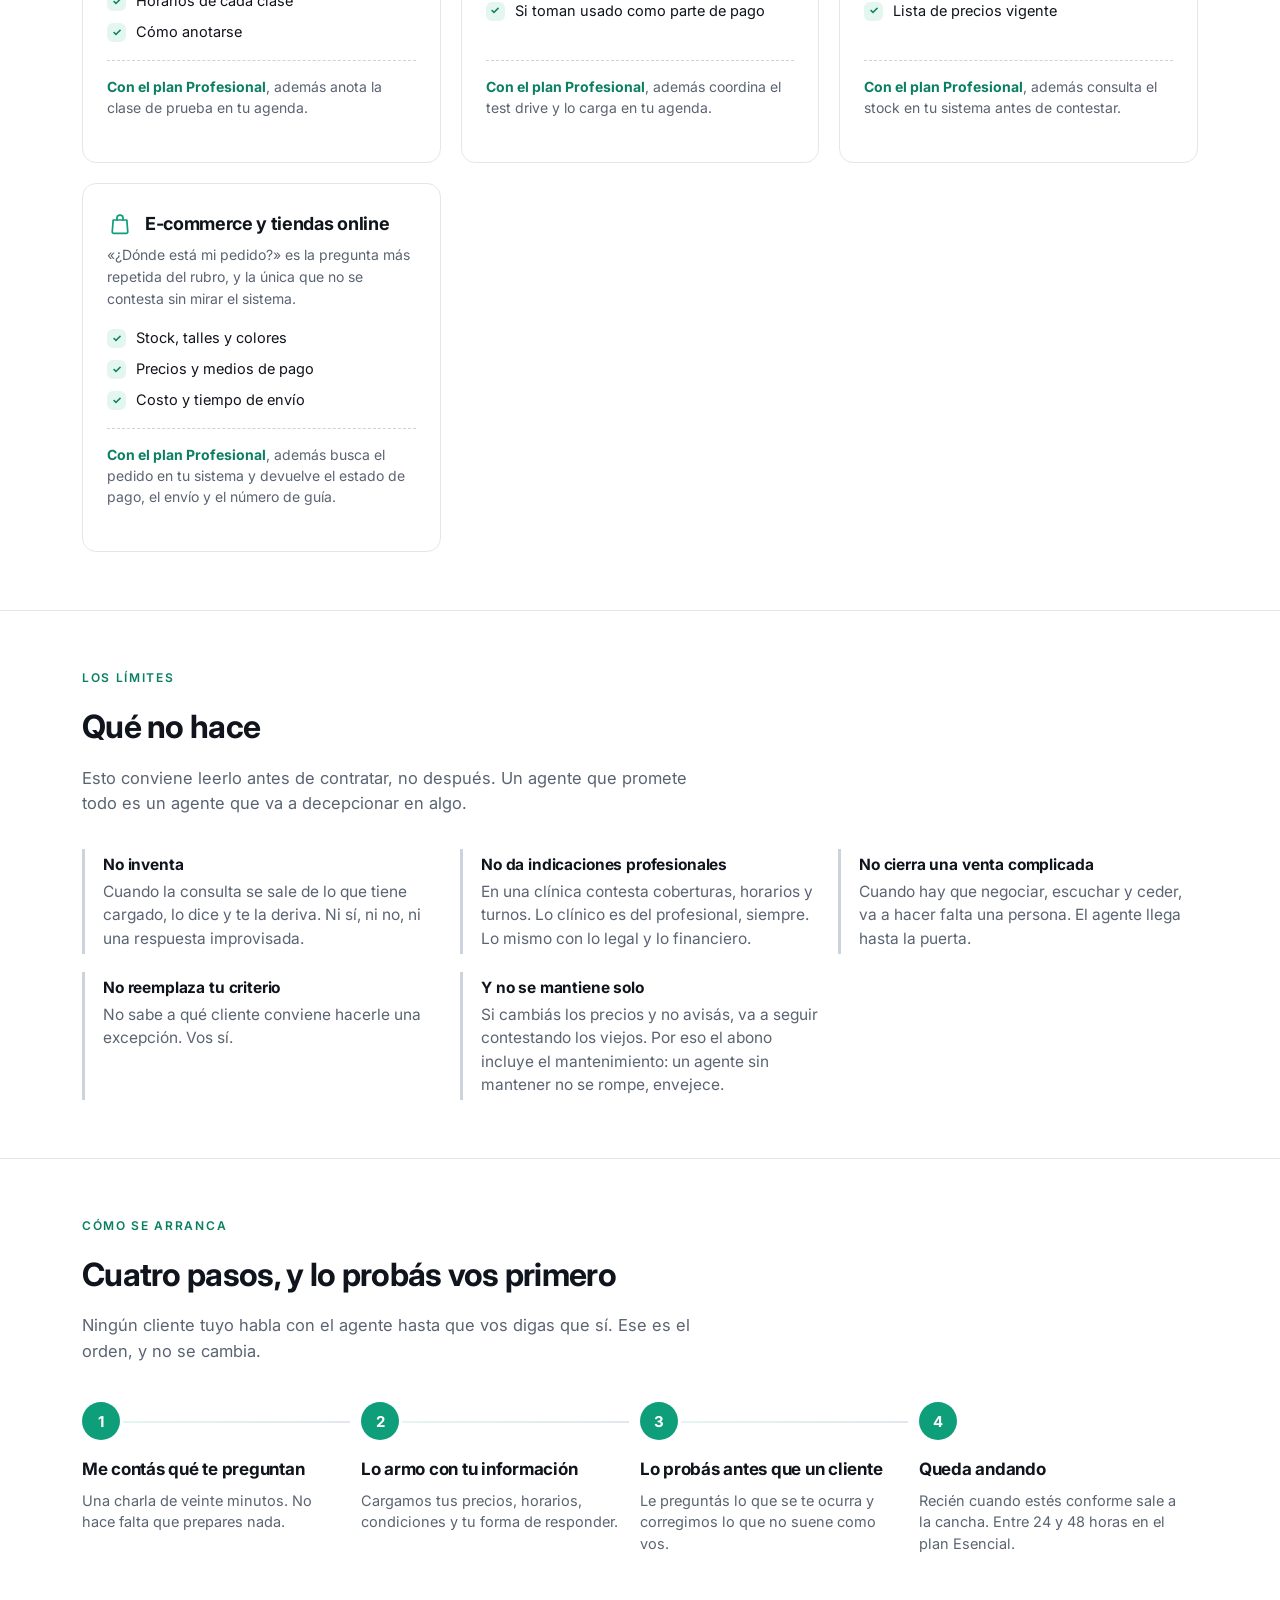
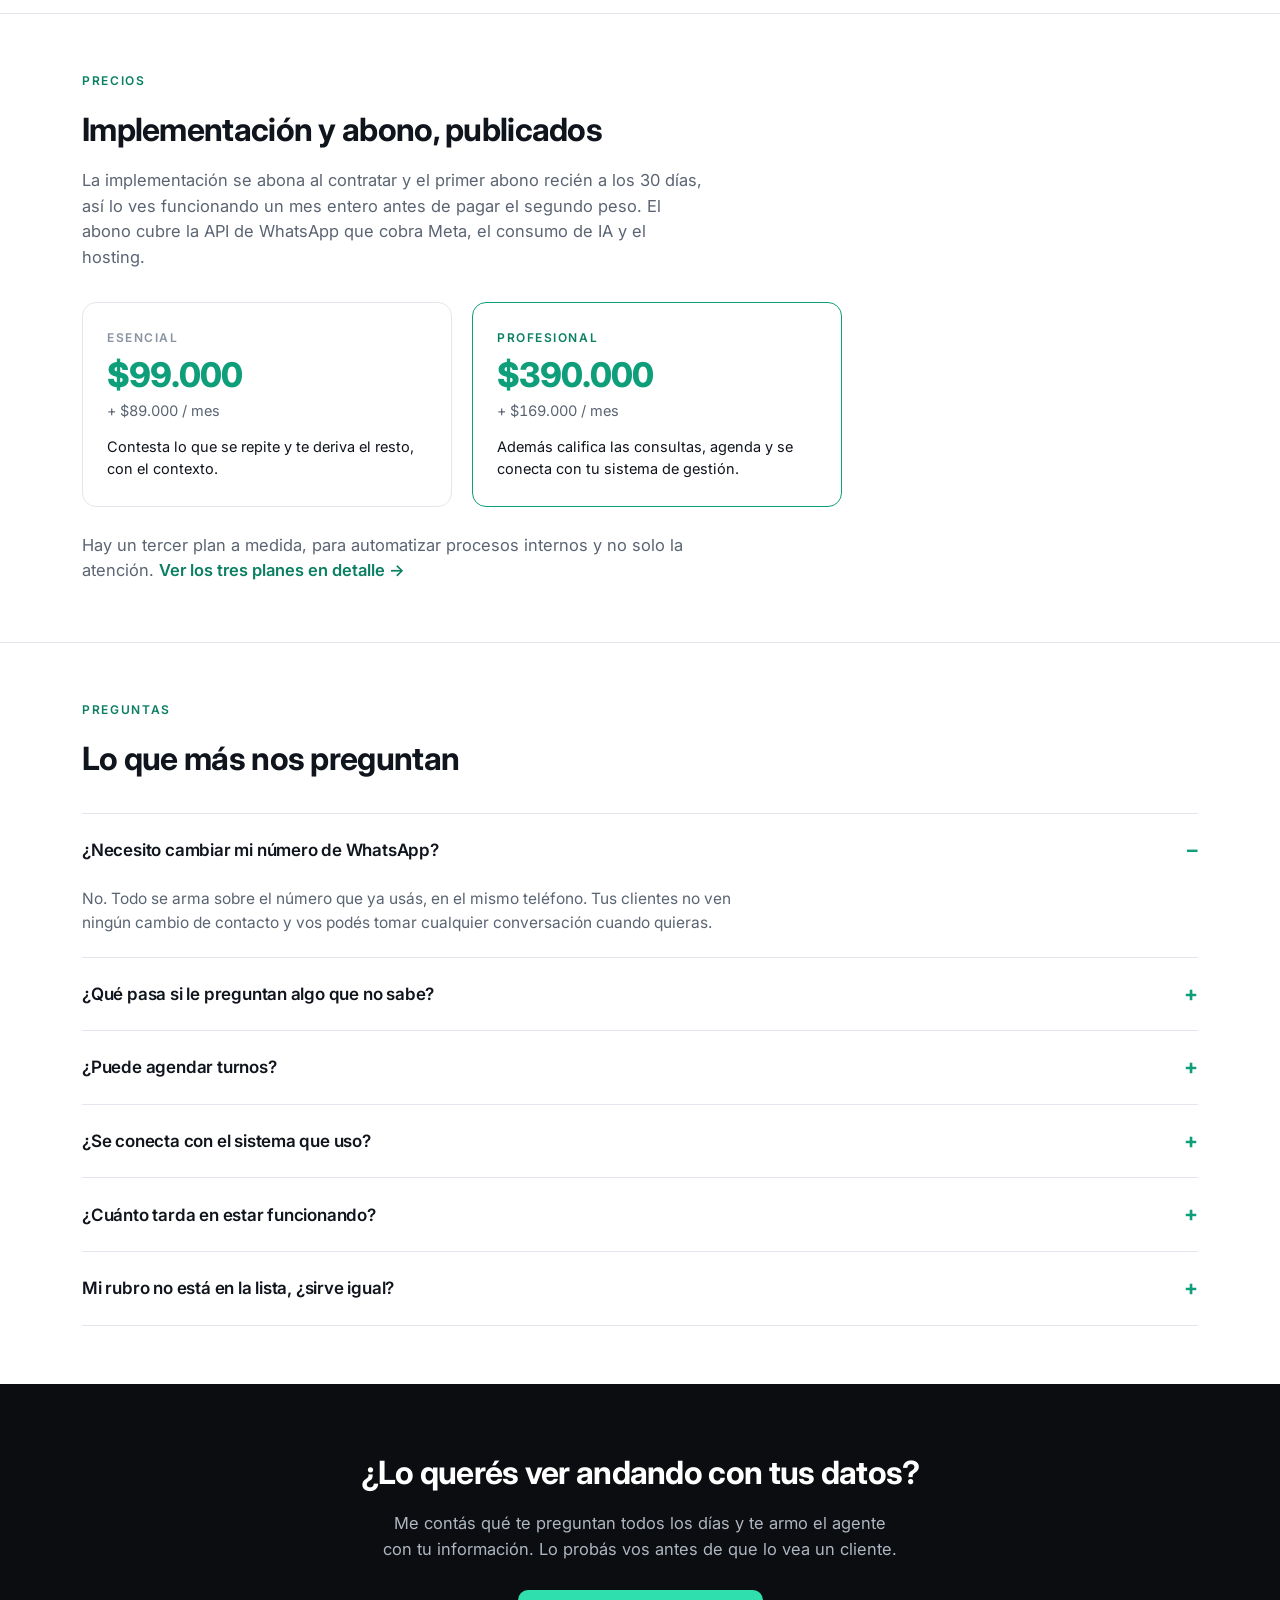
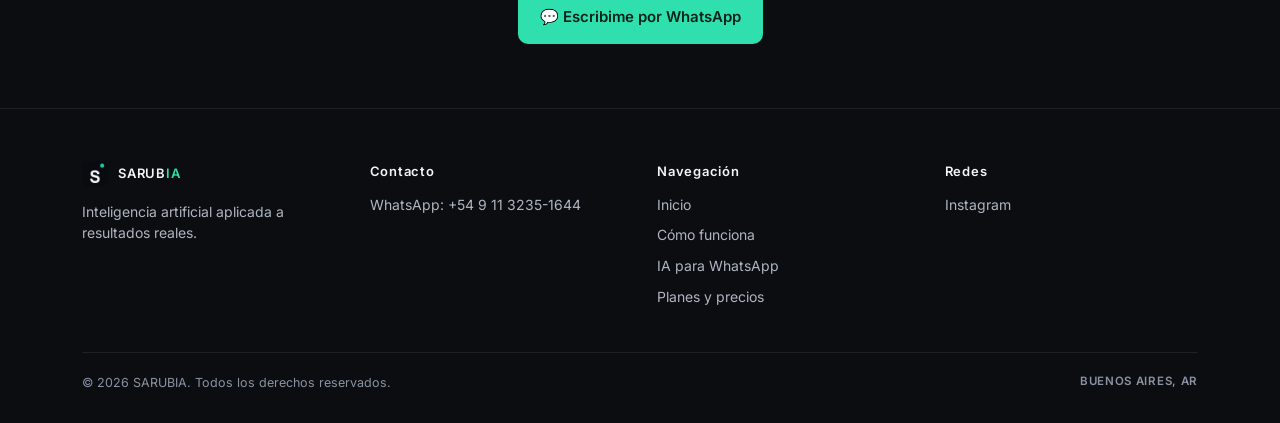
==== commit 5c2101d6: "Sacar el menosprecio al menu y agregar la seccion de integraciones Dos correcciones sobre la pagina " ====
--- a/como-funciona/index.html
+++ b/como-funciona/index.html
@@ -11,7 +11,7 @@
 <meta charset="UTF-8">
 <meta name="viewport" content="width=device-width, initial-scale=1.0">
 <title>Cómo funciona un agente de IA en WhatsApp | SARUBIA</title>
-<meta name="description" content="Qué hace, qué no hace y cómo se implementa un agente de inteligencia artificial en el WhatsApp de tu negocio. Con el detalle por rubro: clínicas, inmobiliarias, gimnasios, e-commerce y más.">
+<meta name="description" content="Qué hace, qué no hace, cómo se conecta por API con tu sistema de gestión o tu agenda, y cómo se implementa un agente de IA en el WhatsApp de tu negocio. Con el detalle por rubro.">
 <link rel="canonical" href="https://sarubi-ia.com/como-funciona/">
 
 <meta property="og:type" content="article">
@@ -19,7 +19,7 @@
 <meta property="og:locale" content="es_AR">
 <meta property="og:url" content="https://sarubi-ia.com/como-funciona/">
 <meta property="og:title" content="Cómo funciona un agente de IA en WhatsApp | SARUBIA">
-<meta property="og:description" content="Qué hace, qué no hace y cómo se implementa, con el detalle por rubro: clínicas, inmobiliarias, gimnasios, e-commerce y más.">
+<meta property="og:description" content="Qué hace, qué no hace, cómo se conecta con tu sistema por API y cómo se implementa. Con el detalle por rubro.">
 <meta property="og:image" content="https://sarubi-ia.com/imagenes/og.jpg">
 <meta property="og:image:width" content="1200">
 <meta property="og:image:height" content="630">
@@ -271,6 +271,31 @@
     font-size:14px; color:var(--text); line-height:1.5;
   }
   .rubro-pro b{color:var(--accent-dark);}
+
+  /* ---------- el menú de ejemplo y los sistemas ---------- */
+  .integra{display:grid; grid-template-columns:minmax(0,1fr) minmax(0,1fr); gap:34px; margin-top:34px; align-items:start;}
+  @media(max-width:860px){.integra{grid-template-columns:1fr; gap:28px;}}
+  .md-titulo{font-size:12px; font-weight:600; letter-spacing:.13em; text-transform:uppercase; color:var(--muted-2); margin-bottom:14px;}
+  .menu-demo{list-style:none; display:flex; flex-direction:column; gap:2px;}
+  .menu-demo li{display:flex; gap:14px; align-items:flex-start; padding:15px 0; border-top:1px solid var(--line);}
+  .menu-demo li:first-child{border-top:none; padding-top:0;}
+  .md-letra{
+    flex-shrink:0; width:28px; height:28px; border-radius:8px; margin-top:1px;
+    background:var(--accent-soft); color:var(--accent-dark);
+    display:flex; align-items:center; justify-content:center; font-size:14px; font-weight:700;
+  }
+  .menu-demo b{display:block; font-size:15.5px; font-weight:700; letter-spacing:-.012em;}
+  .menu-demo span:not(.md-letra){display:block; font-size:14.5px; color:var(--muted); line-height:1.5; margin-top:3px;}
+  .sistemas{list-style:none; display:flex; flex-direction:column; gap:2px;}
+  .sistemas li{padding:15px 0; border-top:1px solid var(--line);}
+  .sistemas li:first-child{border-top:none; padding-top:0;}
+  .sistemas b{display:block; font-size:15.5px; font-weight:700; letter-spacing:-.012em; margin-bottom:3px;}
+  .sistemas span{display:block; font-size:14.5px; color:var(--muted); line-height:1.5;}
+  .nota-api{
+    margin-top:26px; padding:18px 20px; border-left:3px solid var(--accent);
+    background:var(--bg-soft); border-radius:0 10px 10px 0;
+    font-size:15px; color:var(--text); line-height:1.55; max-width:70ch;
+  }
 
   /* ---------- lo que no hace ---------- */
   .limites{list-style:none; display:grid; grid-template-columns:repeat(auto-fit,minmax(290px,1fr)); gap:18px; margin-top:32px;}
@@ -323,6 +348,7 @@
         {"@type": "Question", "name": "¿Necesito cambiar mi número de WhatsApp?", "acceptedAnswer": {"@type": "Answer", "text": "No. Todo se arma sobre el número que ya usás, en el mismo teléfono. Tus clientes no ven ningún cambio de contacto y vos podés tomar cualquier conversación cuando quieras."}},
         {"@type": "Question", "name": "¿Qué pasa si le preguntan algo que no sabe?", "acceptedAnswer": {"@type": "Answer", "text": "Lo dice y te la pasa. Un agente bien configurado no adivina: cuando la consulta se sale de lo que tiene cargado, avisa que lo contesta una persona y te deriva la conversación con el contexto. Después, lo que contestás vos se puede cargar para que la próxima vez ya lo sepa."}},
         {"@type": "Question", "name": "¿Puede agendar turnos?", "acceptedAnswer": {"@type": "Answer", "text": "Desde el plan Profesional, sí: toma el turno, la visita o la reserva y la deja cargada en tu calendario o en tu sistema de gestión. En el plan Esencial contesta la consulta y te pasa el pedido con el contexto, pero la carga la hacés vos."}},
+        {"@type": "Question", "name": "¿Se conecta con el sistema que uso?", "acceptedAnswer": {"@type": "Answer", "text": "Si tu sistema tiene API, sí: el agente le consulta en el momento y contesta con el dato real, no con una copia desactualizada. Sirve para agendas, gestión, tiendas online y CRM. Si el sistema no expone API, en el diagnóstico miramos qué otro camino hay — a veces se resuelve con una planilla sincronizada y a veces no se puede, y en ese caso te lo decimos antes de cobrarte nada."}},
         {"@type": "Question", "name": "¿Cuánto tarda en estar funcionando?", "acceptedAnswer": {"@type": "Answer", "text": "Entre 24 y 48 horas en el plan Esencial, desde que tenemos la información de tu negocio. El plan Profesional lleva entre 5 y 7 días, porque incluye varios flujos y la conexión con tu sistema."}},
         {"@type": "Question", "name": "Mi rubro no está en la lista, ¿sirve igual?", "acceptedAnswer": {"@type": "Answer", "text": "Casi siempre. El criterio no es el rubro sino si hay preguntas que se repiten: si contestás lo mismo veinte veces por semana, hay algo para automatizar. Los siete de arriba son los que más vemos, no los únicos. Escribinos y lo miramos sin cargo."}}
       ]
@@ -369,9 +395,10 @@
 <section class="seccion" style="border-top:none; padding-top:0;">
   <div class="wrap">
     <div class="rotulo">Qué es</div>
-    <h2>No es un chatbot de menú</h2>
-    <p>Un chatbot común te hace elegir entre opciones del 1 al 5 y se traba apenas alguien escribe algo distinto. Un agente de IA lee la consulta como está escrita, con las vueltas que le dé cada persona, y contesta con la información de tu negocio: tus precios, tus horarios, tus condiciones.</p>
-    <p style="margin-top:16px;">Funciona sobre el número de WhatsApp que ya usás. No hay una aplicación nueva que aprender ni un número que avisarle a tus clientes: el mismo teléfono, la misma conversación, pero con alguien del otro lado a las once de la noche.</p>
+    <h2>Atención que entiende, y que además consulta</h2>
+    <p>Un agente de IA en tu WhatsApp hace dos cosas que un contestador automático no puede. La primera es entender: escriba lo que escriba la persona, con las vueltas que le dé, identifica qué está preguntando. La segunda es buscar el dato donde está — en la información que cargamos, o directamente en tu sistema de gestión, tu agenda o tu tienda online.</p>
+    <p style="margin-top:16px;">Cuando conviene ordenar la atención, armamos un menú de opciones, porque en muchos negocios eso acorta la conversación en vez de alargarla. La diferencia es que cada opción lleva a una respuesta real, y que el que escribe suelto en lugar de elegir igual recibe respuesta.</p>
+    <p style="margin-top:16px;">Todo sobre el número de WhatsApp que ya usás. No hay una aplicación nueva que aprender ni un número que avisarle a tus clientes: el mismo teléfono, la misma conversación, pero con alguien del otro lado a las once de la noche.</p>
   </div>
 </section>
 
@@ -380,7 +407,26 @@
     <div class="rotulo">Por dentro</div>
     <h2>El recorrido de un mensaje</h2>
     <p>Cuatro cosas pasan entre que alguien te escribe y que vos te enterás. Las dos del medio son las que hace el agente; la última es la que hace que puedas dejarlo solo.</p>
-    <ol class="flujo"><li><div class="paso-n">1</div><h3>Llega el mensaje</h3><p>A tu número de WhatsApp de siempre, en tu mismo teléfono. Tus clientes no notan ningún cambio.</p></li><li><div class="paso-n">2</div><h3>Entiende qué preguntan</h3><p>No es un menú de opciones del 1 al 5. Lee la consulta como está escrita, con las vueltas que le dé cada uno.</p></li><li><div class="paso-n">3</div><h3>Contesta con tu información</h3><p>Tus precios, tus horarios, tus condiciones. Lo que vos cargaste, no lo que la IA supone.</p></li><li><div class="paso-n">4</div><h3>O te lo pasa a vos</h3><p>Si la consulta se sale de lo cargado, lo dice y te la deriva con todo el contexto: quién preguntó, qué preguntó y qué se le contestó antes.</p></li></ol>
+    <ol class="flujo"><li><div class="paso-n">1</div><h3>Llega el mensaje</h3><p>A tu número de WhatsApp de siempre, en tu mismo teléfono. Tus clientes no notan ningún cambio.</p></li><li><div class="paso-n">2</div><h3>Entiende qué necesita</h3><p>Elija una opción del menú o escriba suelto, el agente identifica de qué se trata la consulta.</p></li><li><div class="paso-n">3</div><h3>Busca la respuesta</h3><p>En la información que cargamos, o directamente en tu sistema si está conectado: stock, agenda, el estado de un pedido.</p></li><li><div class="paso-n">4</div><h3>Contesta, o te lo pasa</h3><p>Si la consulta se sale de lo que tiene, lo dice y te la deriva con todo el contexto: quién preguntó, qué preguntó y qué se le contestó antes.</p></li></ol>
+  </div>
+</section>
+
+<section class="seccion" id="integraciones">
+  <div class="wrap">
+    <div class="rotulo">Integraciones</div>
+    <h2>Se conecta con tus sistemas por API</h2>
+    <p>Acá está la diferencia entre un agente que recita lo que le cargaron y uno que consulta. Si tu sistema expone una API, el agente le pregunta en el momento y contesta con el dato real: el stock de hoy, el turno que quedó libre hace diez minutos, el pedido que salió esta mañana.</p>
+    <div class="integra">
+      <div>
+        <div class="md-titulo">Un menú, con cada opción conectada</div>
+        <ul class="menu-demo"><li><span class="md-letra">A</span><div><b>Productos y precios</b><span>Contesta con tu catálogo y tu lista de precios vigente.</span></div></li><li><span class="md-letra">B</span><div><b>Mi pedido</b><span>Pide el mail o el número de pedido, lo busca en tu sistema y devuelve el estado de pago, el envío y el número de guía.</span></div></li><li><span class="md-letra">C</span><div><b>Envíos</b><span>Zonas, costos y tiempos de entrega.</span></div></li><li><span class="md-letra">D</span><div><b>Hablar con una persona</b><span>Te pasa la conversación con todo lo que se dijo hasta ahí.</span></div></li></ul>
+      </div>
+      <div>
+        <div class="md-titulo">Con qué se conecta</div>
+        <ul class="sistemas"><li><b>Tu agenda</b><span>Google Calendar, el sistema de turnos que ya usás o el de la clínica.</span></li><li><b>Tu gestión o ERP</b><span>Para consultar stock, precios vigentes y el estado de un pedido.</span></li><li><b>Tu tienda online</b><span>Tiendanube, Shopify, WooCommerce y las que exponen API.</span></li><li><b>Tu CRM o tu planilla</b><span>Para dejar cargado quién preguntó qué, sin que anotes nada.</span></li></ul>
+      </div>
+    </div>
+    <p class="nota-api"><b>Lo honesto:</b> esto depende de que tu sistema tenga API y la deje usar. La mayoría de los sistemas de gestión, agendas y tiendas online la tienen. Si el tuyo no, en el diagnóstico miramos qué otro camino hay — a veces se resuelve con una planilla sincronizada y a veces no se puede. En ese caso te lo decimos antes de cobrarte nada.</p>
   </div>
 </section>
 
@@ -438,7 +484,7 @@
   <div class="wrap">
     <div class="rotulo">Preguntas</div>
     <h2>Lo que más nos preguntan</h2>
-    <div class="faq"><details open><summary>¿Necesito cambiar mi número de WhatsApp?</summary><p>No. Todo se arma sobre el número que ya usás, en el mismo teléfono. Tus clientes no ven ningún cambio de contacto y vos podés tomar cualquier conversación cuando quieras.</p></details><details><summary>¿Qué pasa si le preguntan algo que no sabe?</summary><p>Lo dice y te la pasa. Un agente bien configurado no adivina: cuando la consulta se sale de lo que tiene cargado, avisa que lo contesta una persona y te deriva la conversación con el contexto. Después, lo que contestás vos se puede cargar para que la próxima vez ya lo sepa.</p></details><details><summary>¿Puede agendar turnos?</summary><p>Desde el plan Profesional, sí: toma el turno, la visita o la reserva y la deja cargada en tu calendario o en tu sistema de gestión. En el plan Esencial contesta la consulta y te pasa el pedido con el contexto, pero la carga la hacés vos.</p></details><details><summary>¿Cuánto tarda en estar funcionando?</summary><p>Entre 24 y 48 horas en el plan Esencial, desde que tenemos la información de tu negocio. El plan Profesional lleva entre 5 y 7 días, porque incluye varios flujos y la conexión con tu sistema.</p></details><details><summary>Mi rubro no está en la lista, ¿sirve igual?</summary><p>Casi siempre. El criterio no es el rubro sino si hay preguntas que se repiten: si contestás lo mismo veinte veces por semana, hay algo para automatizar. Los siete de arriba son los que más vemos, no los únicos. Escribinos y lo miramos sin cargo.</p></details></div>
+    <div class="faq"><details open><summary>¿Necesito cambiar mi número de WhatsApp?</summary><p>No. Todo se arma sobre el número que ya usás, en el mismo teléfono. Tus clientes no ven ningún cambio de contacto y vos podés tomar cualquier conversación cuando quieras.</p></details><details><summary>¿Qué pasa si le preguntan algo que no sabe?</summary><p>Lo dice y te la pasa. Un agente bien configurado no adivina: cuando la consulta se sale de lo que tiene cargado, avisa que lo contesta una persona y te deriva la conversación con el contexto. Después, lo que contestás vos se puede cargar para que la próxima vez ya lo sepa.</p></details><details><summary>¿Puede agendar turnos?</summary><p>Desde el plan Profesional, sí: toma el turno, la visita o la reserva y la deja cargada en tu calendario o en tu sistema de gestión. En el plan Esencial contesta la consulta y te pasa el pedido con el contexto, pero la carga la hacés vos.</p></details><details><summary>¿Se conecta con el sistema que uso?</summary><p>Si tu sistema tiene API, sí: el agente le consulta en el momento y contesta con el dato real, no con una copia desactualizada. Sirve para agendas, gestión, tiendas online y CRM. Si el sistema no expone API, en el diagnóstico miramos qué otro camino hay — a veces se resuelve con una planilla sincronizada y a veces no se puede, y en ese caso te lo decimos antes de cobrarte nada.</p></details><details><summary>¿Cuánto tarda en estar funcionando?</summary><p>Entre 24 y 48 horas en el plan Esencial, desde que tenemos la información de tu negocio. El plan Profesional lleva entre 5 y 7 días, porque incluye varios flujos y la conexión con tu sistema.</p></details><details><summary>Mi rubro no está en la lista, ¿sirve igual?</summary><p>Casi siempre. El criterio no es el rubro sino si hay preguntas que se repiten: si contestás lo mismo veinte veces por semana, hay algo para automatizar. Los siete de arriba son los que más vemos, no los únicos. Escribinos y lo miramos sin cargo.</p></details></div>
   </div>
 </section>
 
